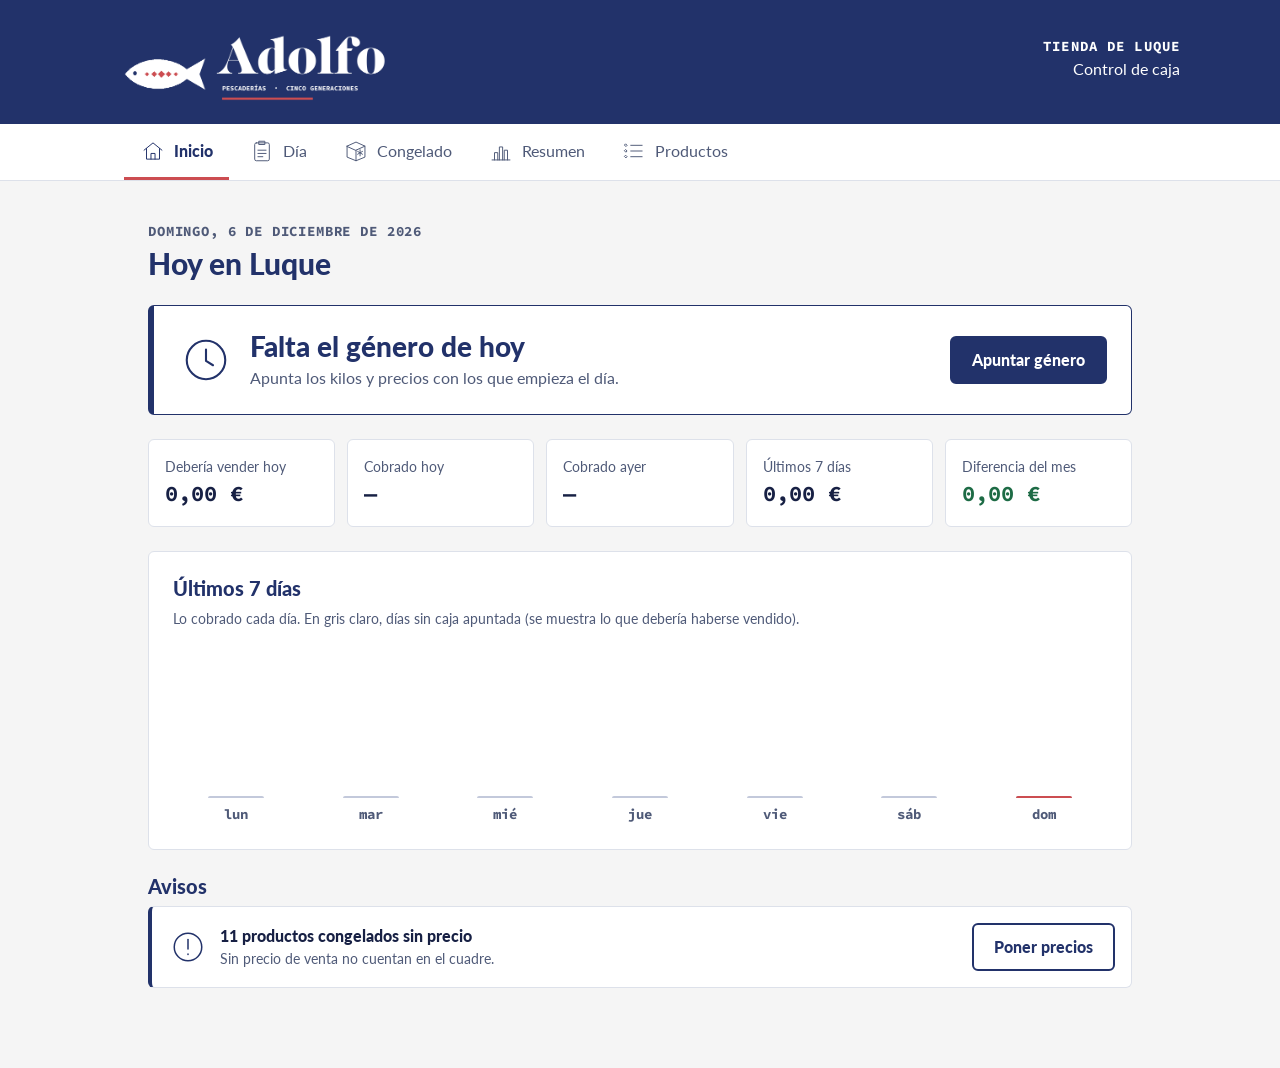
==== index.html @ 1dfe2999 "Plantilla imprimible y Rellenar rápido: lista pegada, dictada o copiada de una foto - Cada producto " ====
<!doctype html>
<html lang="es">
<head>
  <meta charset="utf-8">
  <meta name="viewport" content="width=device-width, initial-scale=1, viewport-fit=cover">
  <meta name="theme-color" content="#22326A">
  <title>Caja Luque · Pescaderías Adolfo</title>
  <link rel="icon" href="assets/simbolo-adolfo.png">
  <link rel="preconnect" href="https://fonts.googleapis.com">
  <link rel="preconnect" href="https://fonts.gstatic.com" crossorigin>
  <link href="https://fonts.googleapis.com/css2?family=Lato:wght@400;900&family=Source+Code+Pro:wght@700&display=swap" rel="stylesheet">
  <link rel="stylesheet" href="styles.css">
</head>
<body>
  <header class="cabecera">
    <div class="cabecera-in">
      <div class="logo-marco">
        <img src="assets/logo-adolfo.png" alt="Pescaderías Adolfo · Cinco generaciones" width="400" height="137">
      </div>
      <div class="tienda">
        <span class="dato-etiqueta">Tienda de Luque</span>
        <span>Control de caja</span>
      </div>
    </div>
  </header>

  <nav class="nav" aria-label="Secciones">
    <div class="nav-in">
      <button class="nav-btn" data-vista="inicio">
        <svg viewBox="0 0 64 64" aria-hidden="true"><path d="M10 30L32 12l22 18M16 26v26h32V26"/><path d="M27 52V38h10v14"/></svg>
        <span>Inicio</span>
      </button>
      <button class="nav-btn" data-vista="dia">
        <svg viewBox="0 0 64 64" aria-hidden="true"><rect x="14" y="12" width="36" height="44" rx="4"/><path d="M25 8h14v8H25zM22 30h20M22 38h20M22 46h12"/></svg>
        <span>Día</span>
      </button>
      <button class="nav-btn" data-vista="congelado">
        <svg viewBox="0 0 64 64" aria-hidden="true"><path d="M10 20l22-10 22 10-22 10zM10 20v27l22 9 22-9V20M32 30v26"/><path d="M42 29v15M36 33l12 7M36 40l12-7"/></svg>
        <span>Congelado</span>
      </button>
      <button class="nav-btn" data-vista="resumen">
        <svg viewBox="0 0 64 64" aria-hidden="true"><path d="M10 54h44"/><path d="M16 54V36h8v18M28 54V22h8v32M40 54V30h8v24"/></svg>
        <span>Resumen</span>
      </button>
      <button class="nav-btn" data-vista="productos">
        <svg viewBox="0 0 64 64" aria-hidden="true"><path d="M24 18h28M24 32h28M24 46h28"/><path d="M12 15l3 3-3 3-3-3zM12 29l3 3-3 3-3-3zM12 43l3 3-3 3-3-3z"/></svg>
        <span>Productos</span>
      </button>
    </div>
  </nav>

  <main>
    <!-- INICIO -->
    <section id="vista-inicio" class="vista">
      <p class="sobretitulo" id="inicio-fecha"></p>
      <h1>Hoy en Luque</h1>
      <div id="inicio-estado"></div>
      <div class="cifras" id="inicio-cifras"></div>
      <section class="tarjeta">
        <h2>Últimos 7 días</h2>
        <p class="ayuda">Lo cobrado cada día. En gris claro, días sin caja apuntada (se muestra lo que debería haberse vendido).</p>
        <div id="inicio-grafico"></div>
      </section>
      <div id="inicio-avisos"></div>
    </section>

    <!-- DÍA -->
    <section id="vista-dia" class="vista" hidden>
      <div class="barra-fecha">
        <button class="btn-icono" id="dia-anterior" aria-label="Día anterior">‹</button>
        <input type="date" id="fecha" aria-label="Fecha">
        <button class="btn-icono" id="dia-siguiente" aria-label="Día siguiente">›</button>
        <button class="btn secundario" id="ir-hoy">Hoy</button>
      </div>
      <h1 id="fecha-larga" class="h1-fecha"></h1>

      <ol class="pasos" aria-label="Pasos del día">
        <li><button data-paso="1"><span class="paso-num">1</span><span class="paso-txt"><strong>Género</strong><small id="estado-paso-1"></small></span></button></li>
        <li><button data-paso="2"><span class="paso-num">2</span><span class="paso-txt"><strong>Cierre</strong><small id="estado-paso-2"></small></span></button></li>
        <li><button data-paso="3"><span class="paso-num">3</span><span class="paso-txt"><strong>Cuadre</strong><small id="estado-paso-3"></small></span></button></li>
      </ol>

      <!-- Paso 1: género -->
      <div id="panel-1" class="panel">
        <section class="tarjeta">
          <h2>Género con el que empieza el día</h2>
          <p class="ayuda">Lo rellena Ismael: kilos exactos de cada producto y precio de venta de hoy. El precio sale con el del último día.</p>
          <div class="rejilla">
            <label>Fondo de caja al empezar (€)
              <input type="text" class="num" inputmode="decimal" data-caja="fondo" placeholder="0,00">
            </label>
            <label>Buscar producto
              <input type="search" id="buscar" placeholder="Ej.: merluza" autocomplete="off">
            </label>
          </div>
        </section>
        <section class="tarjeta" id="rapido">
          <h2>Rellenar rápido</h2>
          <p class="ayuda">Pega o dicta la lista y la app reparte los kilos y precios. Por ejemplo: «merluza 10 a 12,90, dorada 6 a 9,95». También vale el texto copiado de una foto de la plantilla con Google Lens o con el Texto en vivo del iPhone.</p>
          <label>Lista del día
            <textarea id="rapido-texto" rows="4" placeholder="merluza 10 a 12,90&#10;dorada 6 a 9,95&#10;gamba pelada 3"></textarea>
          </label>
          <div class="botones">
            <button type="button" class="btn primario" id="rapido-leer">Leer lista</button>
            <button type="button" class="btn secundario" id="imprimir-plantilla">Imprimir plantilla</button>
          </div>
          <div id="rapido-revision"></div>
        </section>
        <div id="genero"></div>
        <div class="acciones">
          <button class="btn primario" data-ir-vista="dia" data-ir-paso="2">Siguiente: cierre</button>
        </div>
      </div>

      <!-- Paso 2: cierre -->
      <div id="panel-2" class="panel" hidden>
        <div id="cierre-estado"></div>
        <fieldset id="cierre-form" class="sin-marco">
          <section class="tarjeta">
            <h2>Pescado y marisco que sobra</h2>
            <p class="ayuda">Pesa lo que queda de cada producto. Si se ha vendido todo, déjalo vacío.</p>
            <div class="filas" id="cierre-fresco"></div>
          </section>
          <section class="tarjeta">
            <h2>Congelado que queda</h2>
            <p class="ayuda">Cuenta las bolsas (o pesa, si va a granel). Si no se ha vendido nada, déjalo vacío.</p>
            <div class="filas" id="cierre-congelado"></div>
          </section>
          <section class="tarjeta">
            <h2>Retiradas y mermas</h2>
            <p class="ayuda">Género que sale sin venderse: lo que se lleva Ismael o lo que se tira o se regala. Así no cuenta como venta.</p>
            <div class="rejilla">
              <label>Producto <select id="salida-prod"></select></label>
              <label>Qué ha pasado
                <select id="salida-tipo">
                  <option value="retirada">Retirada (se lo lleva Ismael)</option>
                  <option value="merma">Merma (se tira o se regala)</option>
                </select>
              </label>
              <label>Cantidad (kg o unidades)
                <input type="text" class="num" inputmode="decimal" id="salida-cant" placeholder="0">
              </label>
              <label>Motivo
                <input type="text" id="salida-motivo" placeholder="Opcional">
              </label>
            </div>
            <button type="button" class="btn secundario" id="salida-anadir">Añadir</button>
            <div id="lista-salidas" class="lista-salidas"></div>
          </section>
          <section class="tarjeta">
            <h2>Caja</h2>
            <div class="rejilla">
              <label>Efectivo contado en caja (€)
                <input type="text" class="num" inputmode="decimal" data-caja="contado" placeholder="0,00">
              </label>
              <label>Cobrado con tarjeta (€)
                <input type="text" class="num" inputmode="decimal" data-caja="tarjeta" placeholder="0,00">
              </label>
              <label>Cobrado por Bizum (€)
                <input type="text" class="num" inputmode="decimal" data-caja="bizum" placeholder="0,00">
              </label>
              <label>Gastos pagados con dinero de la caja (€)
                <input type="text" class="num" inputmode="decimal" data-caja="gastos" placeholder="0,00">
              </label>
              <label>Fondo que se deja para mañana (€)
                <input type="text" class="num" inputmode="decimal" data-caja="fondoManana" placeholder="0,00">
              </label>
            </div>
            <details id="desglose">
              <summary>Contar el efectivo por billetes y monedas</summary>
              <div id="desglose-filas" class="desglose"></div>
              <p class="ayuda">El total se pasa solo a «Efectivo contado».</p>
            </details>
            <label>Notas
              <textarea data-caja="notas" rows="2" placeholder="Opcional"></textarea>
            </label>
          </section>
          <div class="acciones">
            <button type="button" class="btn primario" id="terminar-cierre">Terminar cierre</button>
          </div>
        </fieldset>
      </div>

      <!-- Paso 3: cuadre -->
      <div id="panel-3" class="panel" hidden>
        <div id="cuadre"></div>
      </div>
    </section>

    <!-- CONGELADO -->
    <section id="vista-congelado" class="vista" hidden>
      <h1>Congelado</h1>
      <section class="tarjeta">
        <h2>Stock en la tienda</h2>
        <p class="ayuda">Lo que hay ahora y lo que hace falta llevar para llegar al stock ideal.</p>
        <div id="lista-congelado"></div>
        <div class="botones">
          <button type="button" class="btn primario" id="copiar-reposicion">Copiar lista de reposición</button>
          <a class="btn secundario" id="whatsapp-reposicion" target="_blank" rel="noopener">Enviar por WhatsApp</a>
        </div>
      </section>
    </section>

    <!-- RESUMEN -->
    <section id="vista-resumen" class="vista" hidden>
      <h1>Resumen</h1>
      <div class="barra-fecha">
        <label class="en-linea">Mes <input type="month" id="mes"></label>
      </div>
      <div class="cifras" id="cifras-mes"></div>
      <section class="tarjeta">
        <h2>Cobrado cada día</h2>
        <div id="grafico-mes"></div>
      </section>
      <section class="tarjeta">
        <h2>Días</h2>
        <div class="tabla-envoltorio">
          <table class="tabla">
            <thead><tr><th>Día</th><th>Según género</th><th>Cobrado</th><th>Diferencia</th></tr></thead>
            <tbody id="tabla-dias"></tbody>
          </table>
        </div>
      </section>
      <section class="tarjeta">
        <h2>Vendido por producto</h2>
        <div class="tabla-envoltorio">
          <table class="tabla">
            <thead><tr><th>Producto</th><th>Cantidad</th><th>Importe</th></tr></thead>
            <tbody id="tabla-productos"></tbody>
          </table>
        </div>
      </section>
    </section>

    <!-- PRODUCTOS -->
    <section id="vista-productos" class="vista" hidden>
      <h1>Productos y ajustes</h1>
      <section class="tarjeta">
        <h2>Ajustes</h2>
        <label class="interruptor">
          <input type="checkbox" id="ajuste-ciegas">
          <span><strong>Cierre a ciegas</strong>
            <small>Al cerrar no se ven los kilos del inicio ni lo que debería haber, y el cuadre solo aparece cuando se termina el cierre.</small></span>
        </label>
        <label>Teclado del mostrador
          <select id="ajuste-teclado">
            <option value="auto">Automático (en móvil y tablet)</option>
            <option value="si">Siempre</option>
            <option value="no">Nunca</option>
          </select>
        </label>
      </section>
      <form class="tarjeta" id="form-producto">
        <h2>Añadir producto</h2>
        <div class="rejilla">
          <label>Nombre <input type="text" id="nuevo-nombre" required></label>
          <label>Tipo
            <select id="nuevo-tipo">
              <option value="fresco">Pescado fresco</option>
              <option value="gordo">Pescado gordo</option>
              <option value="marisco">Marisco</option>
              <option value="congelado">Congelado</option>
            </select>
          </label>
        </div>
        <button type="submit" class="btn primario">Añadir producto</button>
      </form>
      <div id="lista-productos"></div>
      <section class="tarjeta">
        <h2>Copia de seguridad</h2>
        <p class="ayuda">Los datos se guardan en este dispositivo. Descarga una copia de vez en cuando.</p>
        <div class="botones">
          <button type="button" class="btn secundario" id="exportar">Descargar copia</button>
          <label class="btn secundario">Restaurar copia
            <input type="file" id="importar" accept="application/json" hidden>
          </label>
        </div>
      </section>
    </section>
  </main>

  <!-- Teclado numérico para el mostrador -->
  <div id="teclado" class="teclado" role="dialog" aria-label="Teclado numérico" hidden>
    <div class="teclado-in">
      <div class="teclado-cab">
        <span id="teclado-campo"></span>
        <output id="teclado-valor"></output>
      </div>
      <div class="teclado-teclas">
        <button data-tecla="7">7</button><button data-tecla="8">8</button><button data-tecla="9">9</button>
        <button data-tecla="4">4</button><button data-tecla="5">5</button><button data-tecla="6">6</button>
        <button data-tecla="1">1</button><button data-tecla="2">2</button><button data-tecla="3">3</button>
        <button data-tecla=",">,</button><button data-tecla="0">0</button>
        <button data-tecla="borrar" aria-label="Borrar último número">⌫</button>
      </div>
      <div class="teclado-acciones">
        <button class="btn secundario" data-tecla="limpiar">Vaciar</button>
        <button class="btn secundario" data-tecla="siguiente">Siguiente</button>
        <button class="btn primario" data-tecla="listo">Listo</button>
      </div>
    </div>
  </div>

  <div id="aviso" class="toast" role="status" aria-live="polite"></div>

  <!-- Plantilla del género para imprimir (solo se ve al imprimir) -->
  <div id="plantilla" class="plantilla"></div>

  <script src="app.js"></script>
</body>
</html>
---- styles.css ----
/* Caja Luque — identidad Pescaderías Adolfo */

:root {
  --azul: #22326a;
  --coral: #cc4d51;
  --blanco: #ffffff;
  --gris: #f5f5f5;
  --tinta: #172044;
  --suave: #4f5a78;
  --borde: #dde1ea;
  --borde-campo: #8590ad;
  --azul-claro: #e9ecf4;

  /* Estados funcionales (siempre acompañados de icono y texto) */
  --ok: #1d6b45;
  --ok-fondo: #e6f2ec;
  --falta: #b3261e;
  --falta-fondo: #fbeae8;
  --sobra: #7a5300;
  --sobra-fondo: #fdf3df;

  --radio: 6px;
  --control: 48px;
  --letra: "Lato", Arial, sans-serif;
  --letra-dato: "Source Code Pro", Consolas, monospace;
}

* { box-sizing: border-box; }

html { -webkit-text-size-adjust: 100%; }

body {
  margin: 0;
  font-family: var(--letra);
  font-size: 16px;
  line-height: 1.5;
  background: var(--gris);
  color: var(--tinta);
}

h1 { font-weight: 900; font-size: 30px; line-height: 1.15; margin: 0 0 24px; color: var(--azul); }
h2 { font-weight: 900; font-size: 20px; line-height: 1.2; margin: 0 0 8px; color: var(--azul); }
p { margin: 0 0 8px; }
strong { font-weight: 900; }

:focus-visible { outline: 3px solid var(--coral); outline-offset: 2px; }

/* ---------- Cabecera ---------- */

.cabecera { background: var(--azul); color: var(--blanco); padding: 8px 24px 16px; }
.cabecera-in { max-width: 1080px; margin: 0 auto; display: flex; flex-wrap: wrap; align-items: center; justify-content: space-between; gap: 8px 24px; }
.logo-marco { width: 300px; height: 100px; overflow: hidden; flex: none; }
.logo-marco img { display: block; width: 400px; height: auto; }
.tienda { display: flex; flex-direction: column; text-align: right; }
.tienda span:last-child { font-size: 16px; }
.dato-etiqueta { font-family: var(--letra-dato); font-weight: 700; font-size: 14px; letter-spacing: .08em; text-transform: uppercase; }

@media (max-width: 599px) {
  .tienda { text-align: left; flex-direction: row; gap: 12px; align-items: baseline; }
}

/* ---------- Navegación ---------- */

.nav { background: var(--blanco); border-bottom: 1px solid var(--borde); }
.nav-in { max-width: 1080px; margin: 0 auto; display: flex; gap: 4px; padding: 0 24px; }
.nav-btn {
  display: flex; align-items: center; gap: 8px;
  min-height: 56px; padding: 0 16px;
  background: none; border: 0; border-bottom: 3px solid transparent;
  font: inherit; color: var(--suave); cursor: pointer;
}
.nav-btn svg { width: 26px; height: 26px; fill: none; stroke: currentColor; stroke-width: 2.4; stroke-linecap: round; stroke-linejoin: round; }
.nav-btn[aria-current="page"] { color: var(--azul); font-weight: 900; border-bottom-color: var(--coral); }

@media (max-width: 899px) {
  .nav {
    position: fixed; left: 0; right: 0; bottom: 0; z-index: 30;
    border-top: 1px solid var(--borde); border-bottom: 0;
    padding-bottom: env(safe-area-inset-bottom);
  }
  .nav-in { padding: 0; gap: 0; }
  .nav-btn {
    flex: 1; flex-direction: column; justify-content: center; gap: 2px;
    min-height: 64px; padding: 6px 2px; font-size: 14px;
    border-bottom: 0; border-top: 3px solid transparent;
  }
  .nav-btn[aria-current="page"] { border-top-color: var(--coral); }
  .nav-btn span { max-width: 100%; overflow: hidden; text-overflow: ellipsis; }
  body.con-teclado .nav { display: none; }
}

/* ---------- Estructura ---------- */

main { max-width: 1080px; margin: 0 auto; padding: 24px 24px 120px; }
@media (min-width: 900px) { main { padding: 40px 48px 64px; } }
body.con-teclado main { padding-bottom: 420px; }

.sobretitulo { font-family: var(--letra-dato); font-weight: 700; font-size: 14px; letter-spacing: .06em; text-transform: uppercase; color: var(--suave); margin-bottom: 4px; }

.tarjeta {
  background: var(--blanco);
  border: 1px solid var(--borde);
  border-radius: var(--radio);
  padding: 24px;
  margin-bottom: 24px;
}
@media (max-width: 599px) { .tarjeta { padding: 16px; margin-bottom: 16px; } }

.ayuda { color: var(--suave); font-size: 14px; margin-bottom: 16px; }
.rejilla { display: grid; grid-template-columns: repeat(auto-fit, minmax(220px, 1fr)); gap: 0 16px; }
.botones, .acciones { display: flex; flex-wrap: wrap; gap: 12px; }
.acciones { justify-content: flex-end; margin: 8px 0 24px; }
.acciones .btn { min-width: 220px; }
@media (max-width: 599px) { .acciones .btn { width: 100%; } }
fieldset.sin-marco { border: 0; padding: 0; margin: 0; min-width: 0; }

/* ---------- Formularios ---------- */

label { display: block; font-size: 14px; font-weight: 900; color: var(--tinta); margin-bottom: 16px; }
input, select, textarea {
  display: block; width: 100%;
  min-height: var(--control);
  margin-top: 6px;
  padding: 10px 12px;
  font: 400 16px/1.3 var(--letra);
  color: var(--tinta);
  background: var(--blanco);
  border: 1px solid var(--borde-campo);
  border-radius: var(--radio);
}
input:focus, select:focus, textarea:focus { border-color: var(--azul); outline: 2px solid var(--azul); outline-offset: 0; }
input:disabled, select:disabled, textarea:disabled { background: var(--gris); color: var(--suave); }
input.num { font-family: var(--letra-dato); font-weight: 700; font-size: 18px; text-align: right; }
input.num.activo { outline: 3px solid var(--coral); outline-offset: 0; border-color: var(--azul); }
input[type="date"], input[type="month"] { font-family: var(--letra-dato); font-weight: 700; }

.interruptor { display: flex; gap: 12px; align-items: flex-start; font-weight: 400; }
.interruptor input { width: 24px; min-height: 24px; height: 24px; margin: 2px 0 0; flex: none; accent-color: var(--azul); }
.interruptor small { display: block; color: var(--suave); font-size: 14px; }

/* ---------- Botones ---------- */

.btn {
  display: inline-flex; align-items: center; justify-content: center; gap: 8px;
  min-height: var(--control); padding: 0 20px;
  font: 900 16px/1.2 var(--letra);
  border-radius: var(--radio);
  border: 2px solid var(--azul);
  cursor: pointer; text-decoration: none; margin: 0;
}
.btn.primario { background: var(--azul); color: var(--blanco); }
.btn.primario:hover { background: var(--tinta); border-color: var(--tinta); }
.btn.secundario { background: var(--blanco); color: var(--azul); }
.btn.secundario:hover { background: var(--azul-claro); }
.btn.peligro { background: var(--blanco); color: var(--falta); border-color: var(--falta); }
.btn:disabled { opacity: .5; cursor: not-allowed; }
.btn-icono {
  width: var(--control); height: var(--control); flex: none;
  background: var(--blanco); color: var(--azul);
  border: 2px solid var(--azul); border-radius: var(--radio);
  font-size: 26px; line-height: 1; cursor: pointer;
}
.btn-borrar { width: 44px; height: 44px; background: none; border: 0; color: var(--falta); font-size: 20px; cursor: pointer; border-radius: var(--radio); }
.btn-borrar:hover { background: var(--falta-fondo); }

/* ---------- Fecha y pasos ---------- */

.barra-fecha { display: flex; gap: 8px; align-items: center; margin-bottom: 16px; flex-wrap: wrap; }
.barra-fecha input { flex: 1; min-width: 0; margin: 0; }
.en-linea { display: flex; align-items: center; gap: 12px; margin: 0; flex: 1; }
.en-linea input { margin: 0; }
.h1-fecha { font-size: 24px; margin-bottom: 16px; }
.h1-fecha::first-letter { text-transform: uppercase; }

.pasos { list-style: none; padding: 0; margin: 0 0 24px; display: grid; grid-template-columns: repeat(3, 1fr); gap: 8px; }
.pasos button {
  width: 100%; min-height: 64px; display: flex; align-items: center; gap: 10px;
  padding: 8px 12px; text-align: left; cursor: pointer;
  background: var(--blanco); color: var(--tinta);
  border: 1px solid var(--borde); border-radius: var(--radio); font: inherit;
}
.paso-num {
  flex: none; width: 32px; height: 32px; display: grid; place-items: center;
  border: 2px solid var(--azul); border-radius: 50%;
  font-family: var(--letra-dato); font-weight: 700; color: var(--azul);
}
.paso-txt { display: flex; flex-direction: column; line-height: 1.2; min-width: 0; }
.paso-txt small { font-size: 14px; color: var(--suave); white-space: nowrap; overflow: hidden; text-overflow: ellipsis; }
.pasos button[aria-current="step"] { border: 2px solid var(--azul); box-shadow: inset 0 -3px 0 var(--coral); }
.pasos button.hecho .paso-num { background: var(--azul); color: var(--blanco); }
@media (max-width: 599px) {
  .pasos button { flex-direction: column; align-items: center; text-align: center; gap: 4px; padding: 8px 4px; }
  .paso-txt { align-items: center; }
}

/* ---------- Listas de productos ---------- */

.cat-cab { display: flex; align-items: center; gap: 12px; margin-bottom: 8px; }
.cat-cab img { width: 44px; height: 44px; flex: none; }
.cat-cab h2 { margin: 0; }
.cat-cab .ayuda { margin: 0; }

.fila-prod {
  display: grid;
  grid-template-columns: 1fr 104px 104px;
  gap: 8px;
  align-items: center;
  min-height: 60px;
  border-bottom: 1px solid var(--gris);
}
.fila-prod.dos { grid-template-columns: 1fr 120px; }
.fila-prod input { margin: 0; }
.fila-prod.cab { min-height: 0; padding-bottom: 6px; border-bottom: 1px solid var(--borde); }
.fila-prod.cab span { font-family: var(--letra-dato); font-weight: 700; font-size: 14px; color: var(--suave); text-transform: uppercase; letter-spacing: .04em; }
.fila-prod.cab span:not(:first-child) { text-align: right; }
.nombre-prod { display: flex; flex-wrap: wrap; align-items: center; gap: 4px 8px; }
.con-dato .nombre-prod { font-weight: 900; color: var(--azul); }
.con-dato .nombre-prod::before { content: ""; width: 8px; height: 8px; background: var(--coral); transform: rotate(45deg); flex: none; }
.dato { text-align: right; font-family: var(--letra-dato); font-weight: 700; color: var(--suave); }
.etiqueta { font-family: var(--letra-dato); font-weight: 700; font-size: 14px; color: var(--suave); background: var(--gris); border-radius: 4px; padding: 0 6px; }
.oculto { display: none !important; }

details.otros { margin-top: 8px; }
summary { cursor: pointer; font-weight: 900; color: var(--azul); min-height: 44px; display: flex; align-items: center; }

@media (max-width: 420px) {
  .fila-prod { grid-template-columns: 1fr 88px 88px; }
}

/* ---------- Retiradas y mermas ---------- */

.lista-salidas { margin-top: 16px; }
.salida { display: grid; grid-template-columns: auto 1fr auto 44px; gap: 12px; align-items: center; padding: 8px 0; border-top: 1px solid var(--gris); }
.salida small { display: block; color: var(--suave); font-size: 14px; }

/* ---------- Avisos y resultados ---------- */

.icono { width: 40px; height: 40px; flex: none; }
.icono svg { width: 100%; height: 100%; fill: none; stroke: currentColor; stroke-width: 2.4; stroke-linecap: round; stroke-linejoin: round; }

.aviso {
  display: flex; gap: 12px; align-items: center; flex-wrap: wrap;
  background: var(--blanco); border: 1px solid var(--borde); border-left: 4px solid var(--azul);
  border-radius: var(--radio); padding: 16px; margin-bottom: 16px;
}
.aviso .icono { color: var(--azul); }
.aviso > div { flex: 1; min-width: 180px; }
.aviso p { margin: 0; color: var(--suave); font-size: 14px; }
.aviso.ok { border-left-color: var(--ok); }
.aviso.ok .icono { color: var(--ok); }

.resultado {
  display: flex; gap: 16px; align-items: center; flex-wrap: wrap;
  border-radius: var(--radio); padding: 24px; margin-bottom: 24px;
  background: var(--blanco); border: 1px solid var(--borde); border-left-width: 6px;
}
.resultado .icono { width: 56px; height: 56px; }
.resultado > div { flex: 1; min-width: 200px; }
.resultado .grande { font-size: 28px; font-weight: 900; line-height: 1.15; margin: 0; }
.resultado p { margin: 4px 0 0; color: var(--suave); }
.resultado.ok { background: var(--ok-fondo); border-color: var(--ok); }
.resultado.ok .icono, .resultado.ok .grande { color: var(--ok); }
.resultado.falta { background: var(--falta-fondo); border-color: var(--falta); }
.resultado.falta .icono, .resultado.falta .grande { color: var(--falta); }
.resultado.sobra { background: var(--sobra-fondo); border-color: var(--sobra); }
.resultado.sobra .icono, .resultado.sobra .grande { color: var(--sobra); }
.resultado.pendiente { border-color: var(--azul); }
.resultado.pendiente .icono, .resultado.pendiente .grande { color: var(--azul); }

.ok { color: var(--ok); }
.falta { color: var(--falta); }
.sobra { color: var(--sobra); }

/* ---------- Cifras ---------- */

.cifras { display: grid; grid-template-columns: repeat(auto-fit, minmax(140px, 1fr)); gap: 12px; margin-bottom: 24px; }
.cifra { background: var(--blanco); border: 1px solid var(--borde); border-radius: var(--radio); padding: 16px; }
.cifra small { display: block; color: var(--suave); font-size: 14px; }
.cifra strong { font-family: var(--letra-dato); font-weight: 700; font-size: 22px; color: var(--tinta); }

/* ---------- Gráfico de barras ---------- */

.grafico { display: flex; align-items: flex-end; gap: 8px; height: 180px; padding-top: 24px; }
.barra { flex: 1; display: flex; flex-direction: column; align-items: center; justify-content: flex-end; height: 100%; min-width: 0; }
.barra-col { width: 100%; max-width: 56px; background: var(--azul); border-radius: 4px 4px 0 0; min-height: 2px; }
.barra.provisional .barra-col { background: #c3c9db; }
.barra.hoy .barra-col { box-shadow: inset 0 4px 0 var(--coral); }
.barra-valor { font-family: var(--letra-dato); font-weight: 700; font-size: 14px; color: var(--tinta); white-space: nowrap; margin-bottom: 4px; }
.barra-dia { font-family: var(--letra-dato); font-weight: 700; font-size: 14px; color: var(--suave); margin-top: 6px; }
.grafico.denso .barra-valor { display: none; }
.grafico.denso { gap: 3px; }
@media (max-width: 599px) { .grafico .barra-valor { display: none; } }

/* ---------- Detalle de cuadre ---------- */

.linea { display: grid; grid-template-columns: 1fr auto; gap: 4px 16px; padding: 10px 0; border-bottom: 1px solid var(--gris); }
.linea small { color: var(--suave); font-size: 14px; font-family: var(--letra-dato); font-weight: 700; }
.linea .importe { font-family: var(--letra-dato); font-weight: 700; text-align: right; grid-row: span 2; align-self: center; }
.linea.total { border-top: 2px solid var(--azul); border-bottom: 0; font-weight: 900; }
.linea.total .importe { font-size: 20px; }

/* ---------- Tablas ---------- */

.tabla-envoltorio { overflow-x: auto; }
.tabla { width: 100%; border-collapse: collapse; }
.tabla th, .tabla td { padding: 12px 8px; text-align: right; border-bottom: 1px solid var(--borde); white-space: nowrap; }
.tabla td { font-family: var(--letra-dato); font-weight: 700; }
.tabla th:first-child, .tabla td:first-child { text-align: left; font-family: var(--letra); font-weight: 400; }
.tabla th { font-size: 14px; font-weight: 900; color: var(--suave); }
.tabla tbody tr[data-fecha] { cursor: pointer; }
.tabla tbody tr[data-fecha]:hover { background: var(--gris); }
.vacio { color: var(--suave); text-align: center !important; padding: 24px !important; font-family: var(--letra) !important; font-weight: 400 !important; }

/* ---------- Productos ---------- */

.productos .fila-prod { grid-template-columns: 1fr 110px 44px; }
.productos.f-cong { overflow-x: auto; }
.productos.f-cong .fila-prod { grid-template-columns: 1.6fr 1fr 1.3fr repeat(4, 1fr) 44px; min-width: 860px; }
.productos .fila-prod input:first-child { text-align: left; }
.productos select { margin: 0; }

/* ---------- Desglose de efectivo ---------- */

details#desglose { margin-bottom: 16px; }
.desglose { display: grid; grid-template-columns: repeat(auto-fill, minmax(140px, 1fr)); gap: 8px 12px; }
.desglose label { margin: 0; display: grid; grid-template-columns: 60px 1fr; align-items: center; gap: 8px; }
.desglose span { text-align: right; font-family: var(--letra-dato); font-weight: 700; }
.desglose input { margin: 0; }

/* ---------- Teclado del mostrador ---------- */

.teclado {
  position: fixed; left: 0; right: 0; bottom: 0; z-index: 50;
  background: var(--blanco); border-top: 1px solid var(--borde);
  box-shadow: 0 -4px 16px rgba(23, 32, 68, .12);
  padding: 12px 16px calc(12px + env(safe-area-inset-bottom));
}
.teclado-in { max-width: 520px; margin: 0 auto; }
.teclado-cab { display: flex; justify-content: space-between; align-items: baseline; gap: 12px; margin-bottom: 8px; }
#teclado-campo { font-weight: 900; color: var(--azul); overflow: hidden; text-overflow: ellipsis; white-space: nowrap; }
#teclado-valor { font-family: var(--letra-dato); font-weight: 700; font-size: 24px; }
.teclado-teclas { display: grid; grid-template-columns: repeat(3, 1fr); gap: 8px; margin-bottom: 8px; }
.teclado-teclas button {
  min-height: 56px; font-family: var(--letra-dato); font-weight: 700; font-size: 24px;
  background: var(--gris); color: var(--tinta); border: 1px solid var(--borde); border-radius: var(--radio); cursor: pointer;
}
.teclado-teclas button:active { background: var(--azul-claro); }
.teclado-acciones { display: grid; grid-template-columns: 1fr 1fr 1.3fr; gap: 8px; }
.teclado-acciones .btn { padding: 0 8px; }

/* ---------- Mensaje flotante ---------- */

.toast {
  position: fixed; left: 50%; bottom: 96px; transform: translateX(-50%);
  background: var(--tinta); color: var(--blanco);
  padding: 12px 20px; border-radius: var(--radio); z-index: 60;
  opacity: 0; pointer-events: none; transition: opacity .2s;
  max-width: calc(100% - 48px);
}
.toast.visible { opacity: 1; }

@media (prefers-reduced-motion: reduce) {
  * { transition: none !important; scroll-behavior: auto !important; }
}

/* ---------- Rellenar rápido ---------- */

.codigo { font-family: var(--letra-dato); font-weight: 700; font-size: 14px; color: var(--suave); }
.con-dato .nombre-prod .codigo { color: var(--suave); }
#rapido textarea { font-size: 16px; }
#rapido .botones { margin-bottom: 8px; }
#rapido-revision h3 { font-size: 18px; color: var(--azul); margin: 24px 0 4px; }
.fila-prod.rev { grid-template-columns: 28px 1fr 96px 96px; }
.fila-prod.rev input[type="checkbox"] { width: 24px; min-height: 24px; height: 24px; margin: 0; accent-color: var(--azul); }
.fila-prod.cab.rev span:nth-child(2) { text-align: left; }
.fila-prod.rev .nota { display: block; width: 100%; font-size: 14px; color: var(--suave); font-weight: 400; }
.fila-prod.rev.dudosa { background: var(--sobra-fondo); }
.fila-prod.rev.dudosa .nota { color: var(--sobra); font-weight: 900; }
#rapido-revision .aviso { margin-top: 16px; }
#rapido-revision .botones { margin-top: 16px; }
@media (max-width: 420px) { .fila-prod.rev { grid-template-columns: 24px 1fr 80px 80px; gap: 6px; } }

/* ---------- Plantilla imprimible ---------- */

.plantilla { display: none; }

@media print {
  @page { size: A4; margin: 9mm 10mm; }
  body { background: #fff; }
  body > *:not(.plantilla) { display: none !important; }
  .plantilla {
    display: block; color: var(--tinta); font-family: var(--letra); font-size: 10.5pt;
    -webkit-print-color-adjust: exact; print-color-adjust: exact;
  }
  .pl-cab { display: flex; align-items: center; justify-content: space-between; background: var(--azul); color: #fff; padding: 2mm 5mm; border-radius: 1.5mm; }
  .pl-logo { width: 52mm; height: 17mm; }
  .pl-logo img { width: 69mm; }
  .pl-datos { display: flex; flex-direction: column; gap: 1.5mm; text-align: right; font-size: 10.5pt; }
  .pl-datos strong { font-size: 12pt; }
  .pl-cols { columns: 2; column-gap: 8mm; margin-top: 3mm; }
  .pl-bloque { margin-bottom: 2mm; }
  .pl-fila { display: grid; grid-template-columns: 7mm 1fr 17mm 17mm; gap: 1.5mm; align-items: center; height: 7mm; border-bottom: .2mm solid #d5d9e4; break-inside: avoid; }
  .pl-titulo { border-bottom: .5mm solid var(--azul); font-weight: 900; color: var(--azul); break-after: avoid; }
  .pl-titulo span:nth-child(n+3) { font-family: var(--letra-dato); font-size: 8.5pt; text-align: center; }
  .pl-cod { font-family: var(--letra-dato); font-weight: 700; color: var(--suave); text-align: right; }
  .pl-nom { white-space: nowrap; overflow: hidden; text-overflow: ellipsis; }
  .pl-caja { height: 6mm; border: .3mm solid var(--azul); border-radius: 1mm; }
  .pl-pie { margin-top: 2mm; padding-top: 2mm; border-top: .5mm solid var(--coral); font-size: 8.5pt; color: var(--suave); }
}
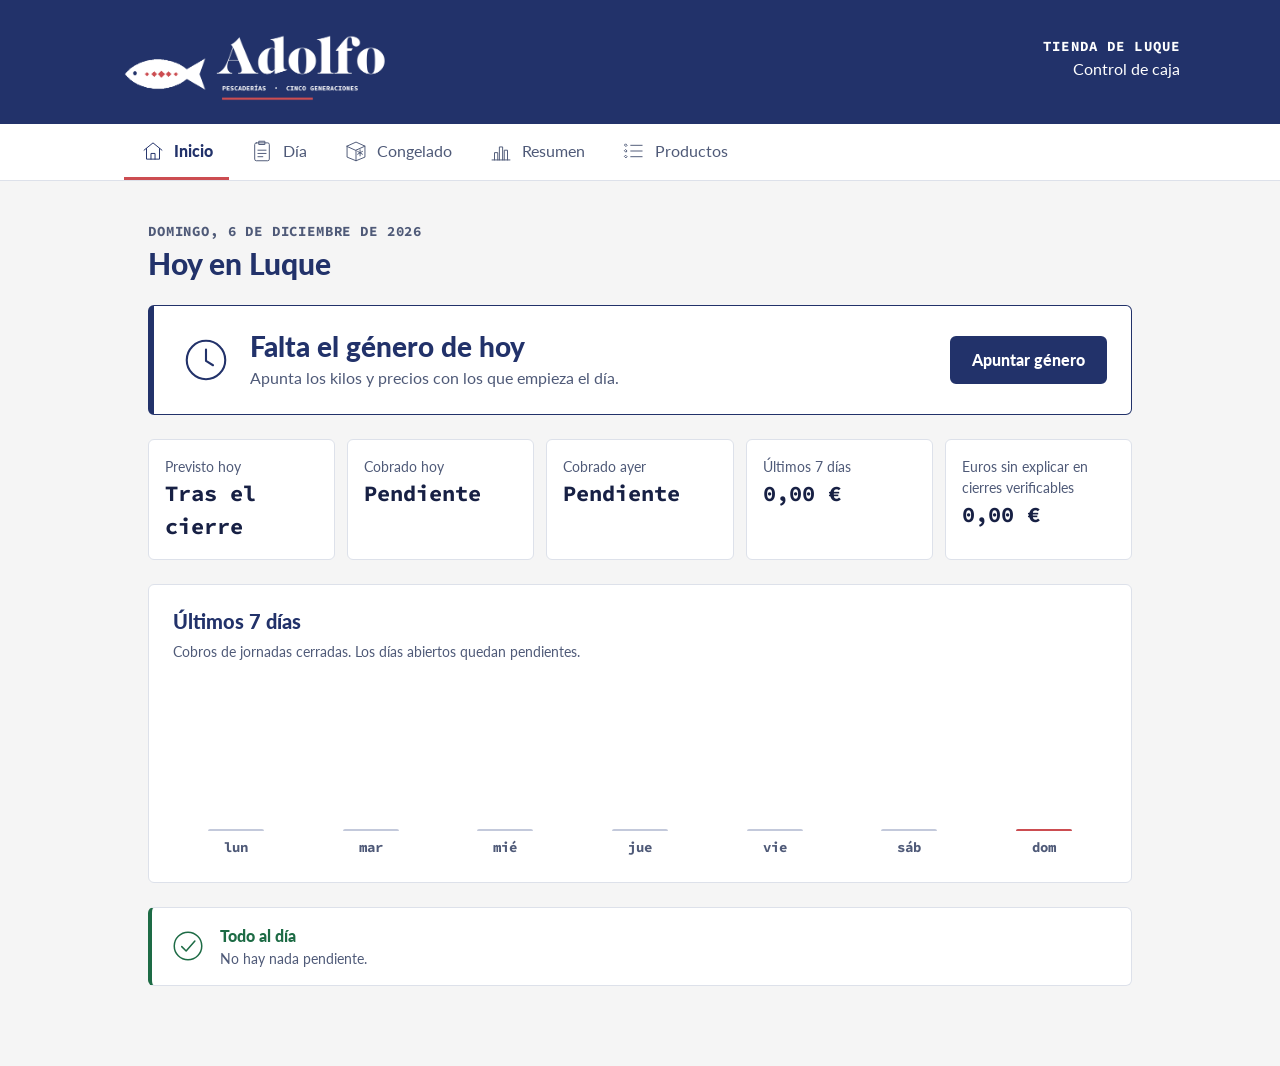
==== commit 30699ea3: "Prepara el cierre verificable de Luque con histórico y pruebas de mostrador" ====
--- a/index.html
+++ b/index.html
@@ -5,7 +5,10 @@
   <meta name="viewport" content="width=device-width, initial-scale=1, viewport-fit=cover">
   <meta name="theme-color" content="#22326A">
   <title>Caja Luque · Pescaderías Adolfo</title>
-  <link rel="icon" href="assets/simbolo-adolfo.png">
+  <link rel="icon" href="assets/icono-192.png">
+  <link rel="manifest" href="manifest.webmanifest">
+  <link rel="apple-touch-icon" href="assets/icono-apple.png">
+  <meta name="apple-mobile-web-app-title" content="Caja Luque">
   <link rel="preconnect" href="https://fonts.googleapis.com">
   <link rel="preconnect" href="https://fonts.gstatic.com" crossorigin>
   <link href="https://fonts.googleapis.com/css2?family=Lato:wght@400;900&family=Source+Code+Pro:wght@700&display=swap" rel="stylesheet">
@@ -50,6 +53,9 @@
   </nav>
 
   <main>
+    <div id="guardado-error" class="tarjeta error-fijo" role="alert" hidden>
+      <strong id="guardado-mensaje"></strong> <button type="button" class="btn secundario" id="guardar-reintento">Reintentar</button>
+    </div>
     <!-- INICIO -->
     <section id="vista-inicio" class="vista">
       <p class="sobretitulo" id="inicio-fecha"></p>
@@ -58,7 +64,7 @@
       <div class="cifras" id="inicio-cifras"></div>
       <section class="tarjeta">
         <h2>Últimos 7 días</h2>
-        <p class="ayuda">Lo cobrado cada día. En gris claro, días sin caja apuntada (se muestra lo que debería haberse vendido).</p>
+        <p class="ayuda">Cobros de jornadas cerradas. Los días abiertos quedan pendientes.</p>
         <div id="inicio-grafico"></div>
       </section>
       <div id="inicio-avisos"></div>
@@ -93,20 +99,44 @@
               <input type="search" id="buscar" placeholder="Ej.: merluza" autocomplete="off">
             </label>
           </div>
+          <button type="button" class="btn peligro" id="borrar-dia">Borrar este día</button>
         </section>
         <section class="tarjeta" id="rapido">
           <h2>Rellenar rápido</h2>
-          <p class="ayuda">Pega o dicta la lista y la app reparte los kilos y precios. Por ejemplo: «merluza 10 a 12,90, dorada 6 a 9,95». También vale el texto copiado de una foto de la plantilla con Google Lens o con el Texto en vivo del iPhone.</p>
-          <label>Lista del día
-            <textarea id="rapido-texto" rows="4" placeholder="merluza 10 a 12,90&#10;dorada 6 a 9,95&#10;gamba pelada 3"></textarea>
-          </label>
+          <p class="ayuda">Rellena la plantilla impresa y súbele una foto: la app lee los números y te los enseña para revisarlos. Funciona sin internet.</p>
           <div class="botones">
-            <button type="button" class="btn primario" id="rapido-leer">Leer lista</button>
+            <label class="btn primario" id="foto-boton">Subir foto de la plantilla
+              <input type="file" id="foto-plantilla" accept="image/*" hidden>
+            </label>
             <button type="button" class="btn secundario" id="imprimir-plantilla">Imprimir plantilla</button>
           </div>
+          <p class="ayuda" id="foto-estado" role="status"></p>
+          <details class="otros">
+            <summary>O pega o dicta la lista</summary>
+            <p class="ayuda">Por ejemplo: «merluza 10 a 12,90, dorada 6 a 9,95».</p>
+            <label>Lista del día
+              <textarea id="rapido-texto" rows="4" placeholder="merluza 10 a 12,90&#10;dorada 6 a 9,95&#10;gamba pelada 3"></textarea>
+            </label>
+            <button type="button" class="btn secundario" id="rapido-leer">Leer lista</button>
+          </details>
           <div id="rapido-revision"></div>
         </section>
         <div id="genero"></div>
+        <details id="cong-apertura" class="tarjeta"></details>
+        <details class="tarjeta">
+          <summary>Coste de compra por lote</summary>
+          <p class="ayuda">Para una compra por cajas, pesa todo el lote sin envases y apunta cuánto se destinó a Luque. El género de apertura se registra arriba.</p>
+          <div class="rejilla">
+            <label>Producto <select id="lote-producto"></select></label>
+            <label>Cajas compradas <input id="lote-cajas" inputmode="numeric"></label>
+            <label>€/caja sin IVA <input id="lote-precio" inputmode="decimal"></label>
+            <label>Kg netos del lote completo <input id="lote-netos" inputmode="decimal"></label>
+            <label>Kg recibidos en Luque <input id="lote-luque" inputmode="decimal"></label>
+          </div>
+          <button type="button" id="lote-guardar" class="btn secundario">Guardar lote del producto</button>
+          <p id="lote-estado" class="ayuda" role="status"></p>
+        </details>
+        <label class="ayuda"><input id="sin-genero" type="checkbox"> Hoy no hubo género en la tienda</label>
         <div class="acciones">
           <button class="btn primario" data-ir-vista="dia" data-ir-paso="2">Siguiente: cierre</button>
         </div>
@@ -118,35 +148,34 @@
         <fieldset id="cierre-form" class="sin-marco">
           <section class="tarjeta">
             <h2>Pescado y marisco que sobra</h2>
-            <p class="ayuda">Pesa lo que queda de cada producto. Si se ha vendido todo, déjalo vacío.</p>
+            <p class="ayuda">Pesa lo que queda de cada producto. Escribe 0 si se ha agotado. Una casilla vacía queda pendiente.</p>
             <div class="filas" id="cierre-fresco"></div>
           </section>
           <section class="tarjeta">
             <h2>Congelado que queda</h2>
-            <p class="ayuda">Cuenta las bolsas (o pesa, si va a granel). Si no se ha vendido nada, déjalo vacío.</p>
+            <p class="ayuda">Cuenta las bolsas (o pesa, si va a granel). Anota también las existencias que siguen intactas.</p>
             <div class="filas" id="cierre-congelado"></div>
           </section>
-          <section class="tarjeta">
-            <h2>Retiradas y mermas</h2>
-            <p class="ayuda">Género que sale sin venderse: lo que se lleva Ismael o lo que se tira o se regala. Así no cuenta como venta.</p>
+          <details class="tarjeta" id="movimientos">
+            <summary>Movimientos y cambios de precio</summary>
             <div class="rejilla">
               <label>Producto <select id="salida-prod"></select></label>
-              <label>Qué ha pasado
-                <select id="salida-tipo">
-                  <option value="retirada">Retirada (se lo lleva Ismael)</option>
-                  <option value="merma">Merma (se tira o se regala)</option>
-                </select>
-              </label>
-              <label>Cantidad (kg o unidades)
-                <input type="text" class="num" inputmode="decimal" id="salida-cant" placeholder="0">
-              </label>
-              <label>Motivo
-                <input type="text" id="salida-motivo" placeholder="Opcional">
-              </label>
+              <label>Movimiento <select id="salida-tipo">
+                <option value="merma">Pescado que se tira</option><option value="traslado">Traslado a otra tienda</option>
+                <option value="precio">Cambio de PVP</option><option value="entrada">Entrada de género durante el día</option>
+                <option value="retirada">Otra salida sin venta</option>
+              </select></label>
+              <label><span id="mov-etiqueta">Cantidad</span><input type="text" inputmode="decimal" id="salida-cant"></label>
+              <label id="mov-precio-label" hidden>Nuevo PVP (€ por kg o unidad)<input id="mov-precio" inputmode="decimal"></label>
+              <label id="mov-destino-label" hidden>Tienda de destino<input id="mov-destino" placeholder="Ej. Baena"></label>
+              <label>Hora real <input type="time" id="mov-hora"></label>
+              <label>Orden dentro del minuto <input id="mov-orden" type="number" inputmode="numeric" min="1" max="99" value="1"></label>
+              <label>Nota <input type="text" id="salida-motivo" placeholder="Opcional"></label>
             </div>
-            <button type="button" class="btn secundario" id="salida-anadir">Añadir</button>
+            <p class="ayuda">Si coinciden con un cambio de precio, apunta 1 para lo que pasó primero, 2 para lo siguiente. El peso al cambiar de precio es lo que quedaba justo entonces.</p>
+            <button type="button" class="btn secundario" id="salida-anadir">Añadir movimiento</button>
             <div id="lista-salidas" class="lista-salidas"></div>
-          </section>
+          </details>
           <section class="tarjeta">
             <h2>Caja</h2>
             <div class="rejilla">
@@ -166,6 +195,12 @@
                 <input type="text" class="num" inputmode="decimal" data-caja="fondoManana" placeholder="0,00">
               </label>
             </div>
+            <details><summary>Otros movimientos de efectivo</summary>
+              <p class="ayuda">Para efectivo que entró o salió antes del recuento. Registra cada movimiento una sola vez. Los gastos ya tienen su casilla y el fondo de mañana se aparta después de contar.</p>
+              <div class="rejilla">
+                <label>Dinero añadido al cajón, aparte del fondo (€)<input data-caja="ingresos" inputmode="decimal"></label>
+                <label>Dinero retirado antes de contar, aparte de gastos (€)<input data-caja="retiradas" inputmode="decimal"></label>
+              </div></details>
             <details id="desglose">
               <summary>Contar el efectivo por billetes y monedas</summary>
               <div id="desglose-filas" class="desglose"></div>
@@ -176,6 +211,9 @@
             </label>
           </section>
           <div class="acciones">
+            <label id="legado-comprobacion" hidden>Parte, ticket o referencia con que has verificado el género, unidades, precios y limpieza de este cierre antiguo
+              <input id="legado-parte" type="text"></label>
+            <div id="faltas-cierre" role="alert" tabindex="-1" hidden></div>
             <button type="button" class="btn primario" id="terminar-cierre">Terminar cierre</button>
           </div>
         </fieldset>
@@ -216,7 +254,7 @@
         <h2>Días</h2>
         <div class="tabla-envoltorio">
           <table class="tabla">
-            <thead><tr><th>Día</th><th>Según género</th><th>Cobrado</th><th>Diferencia</th></tr></thead>
+            <thead><tr><th>Día</th><th>Según género</th><th>Cobrado</th><th>Revisión</th></tr></thead>
             <tbody id="tabla-dias"></tbody>
           </table>
         </div>
@@ -277,6 +315,7 @@
         </div>
       </section>
     </section>
+    <p class="ayuda" id="estado-offline" role="status"></p>
   </main>
 
   <!-- Teclado numérico para el mostrador -->
@@ -306,6 +345,8 @@
   <!-- Plantilla del género para imprimir (solo se ve al imprimir) -->
   <div id="plantilla" class="plantilla"></div>
 
+  <script src="lector.js"></script>
+  <script src="motor-cierre.js"></script>
   <script src="app.js"></script>
 </body>
 </html>
--- a/styles.css
+++ b/styles.css
@@ -380,30 +380,43 @@
 #rapido-revision .botones { margin-top: 16px; }
 @media (max-width: 420px) { .fila-prod.rev { grid-template-columns: 24px 1fr 80px 80px; gap: 6px; } }
 
+/* ---------- Revisión de la foto ---------- */
+
+.celda-rev { display: flex; flex-direction: column; gap: 4px; min-width: 0; }
+.celda-rev input { font-size: 16px; padding: 8px 6px; }
+.celda-rev img { width: 100%; height: auto; border: 1px solid var(--borde); border-radius: 4px; background: #fff; }
+.celda-rev.duda img { border: 2px solid var(--sobra); }
+.celda-rev.duda input { border-color: var(--sobra); outline: 2px solid var(--sobra); outline-offset: 0; }
+.fila-prod.rev { padding: 6px 0; }
+#foto-boton { cursor: pointer; }
+#foto-estado:empty { display: none; }
+#foto-estado { margin-top: 12px; font-weight: 900; color: var(--azul); }
+
 /* ---------- Plantilla imprimible ---------- */
 
 .plantilla { display: none; }
 
 @media print {
-  @page { size: A4; margin: 9mm 10mm; }
-  body { background: #fff; }
+  @page { size: A4; margin: 0; }
+  html, body { margin: 0; padding: 0; background: #fff; }
   body > *:not(.plantilla) { display: none !important; }
-  .plantilla {
-    display: block; color: var(--tinta); font-family: var(--letra); font-size: 10.5pt;
-    -webkit-print-color-adjust: exact; print-color-adjust: exact;
-  }
-  .pl-cab { display: flex; align-items: center; justify-content: space-between; background: var(--azul); color: #fff; padding: 2mm 5mm; border-radius: 1.5mm; }
-  .pl-logo { width: 52mm; height: 17mm; }
-  .pl-logo img { width: 69mm; }
-  .pl-datos { display: flex; flex-direction: column; gap: 1.5mm; text-align: right; font-size: 10.5pt; }
-  .pl-datos strong { font-size: 12pt; }
-  .pl-cols { columns: 2; column-gap: 8mm; margin-top: 3mm; }
-  .pl-bloque { margin-bottom: 2mm; }
-  .pl-fila { display: grid; grid-template-columns: 7mm 1fr 17mm 17mm; gap: 1.5mm; align-items: center; height: 7mm; border-bottom: .2mm solid #d5d9e4; break-inside: avoid; }
-  .pl-titulo { border-bottom: .5mm solid var(--azul); font-weight: 900; color: var(--azul); break-after: avoid; }
-  .pl-titulo span:nth-child(n+3) { font-family: var(--letra-dato); font-size: 8.5pt; text-align: center; }
-  .pl-cod { font-family: var(--letra-dato); font-weight: 700; color: var(--suave); text-align: right; }
-  .pl-nom { white-space: nowrap; overflow: hidden; text-overflow: ellipsis; }
-  .pl-caja { height: 6mm; border: .3mm solid var(--azul); border-radius: 1mm; }
-  .pl-pie { margin-top: 2mm; padding-top: 2mm; border-top: .5mm solid var(--coral); font-size: 8.5pt; color: var(--suave); }
-}
+  .plantilla { display: block; -webkit-print-color-adjust: exact; print-color-adjust: exact; }
+  .plantilla > svg { display: block; width: 210mm; height: 297mm; }
+}
+
+/* Revisión del cierre en el mostrador */
+.incidencias { margin: .45rem 0; padding-left: 1.3rem; }
+.incidencias li { margin-bottom: .35rem; }
+.error-fijo, #faltas-cierre { border: 2px solid #a33c39; padding: .8rem; border-radius: .7rem; background: #fff7f4; color: #592522; }
+.error-fijo { position: sticky; top: 0; z-index: 25; }
+details.tarjeta > summary { cursor: pointer; font-weight: 700; }
+details.tarjeta[open] > summary { margin-bottom: .8rem; }
+.revision-cifras { display: grid; grid-template-columns: repeat(2,minmax(0,1fr)); gap: .6rem; margin: .7rem 0 1rem; }
+.revision-cifras .cifra { min-width: 0; }
+.revision-cifras strong { display: block; font-variant-numeric: tabular-nums; }
+#vista-dia [hidden], #guardado-error[hidden] { display: none !important; }
+#faltas-cierre { flex: 1 0 100%; }
+#panel-2 .acciones { flex-wrap: wrap; }
+.revision-registro { overflow-wrap: anywhere; }
+.revision-registro pre { white-space: pre-wrap; font-size: .82rem; }
+.productos:not(.f-cong) .fila-prod { grid-template-columns: minmax(72px,1fr) minmax(42px,.4fr) minmax(55px,.5fr) 36px; }
